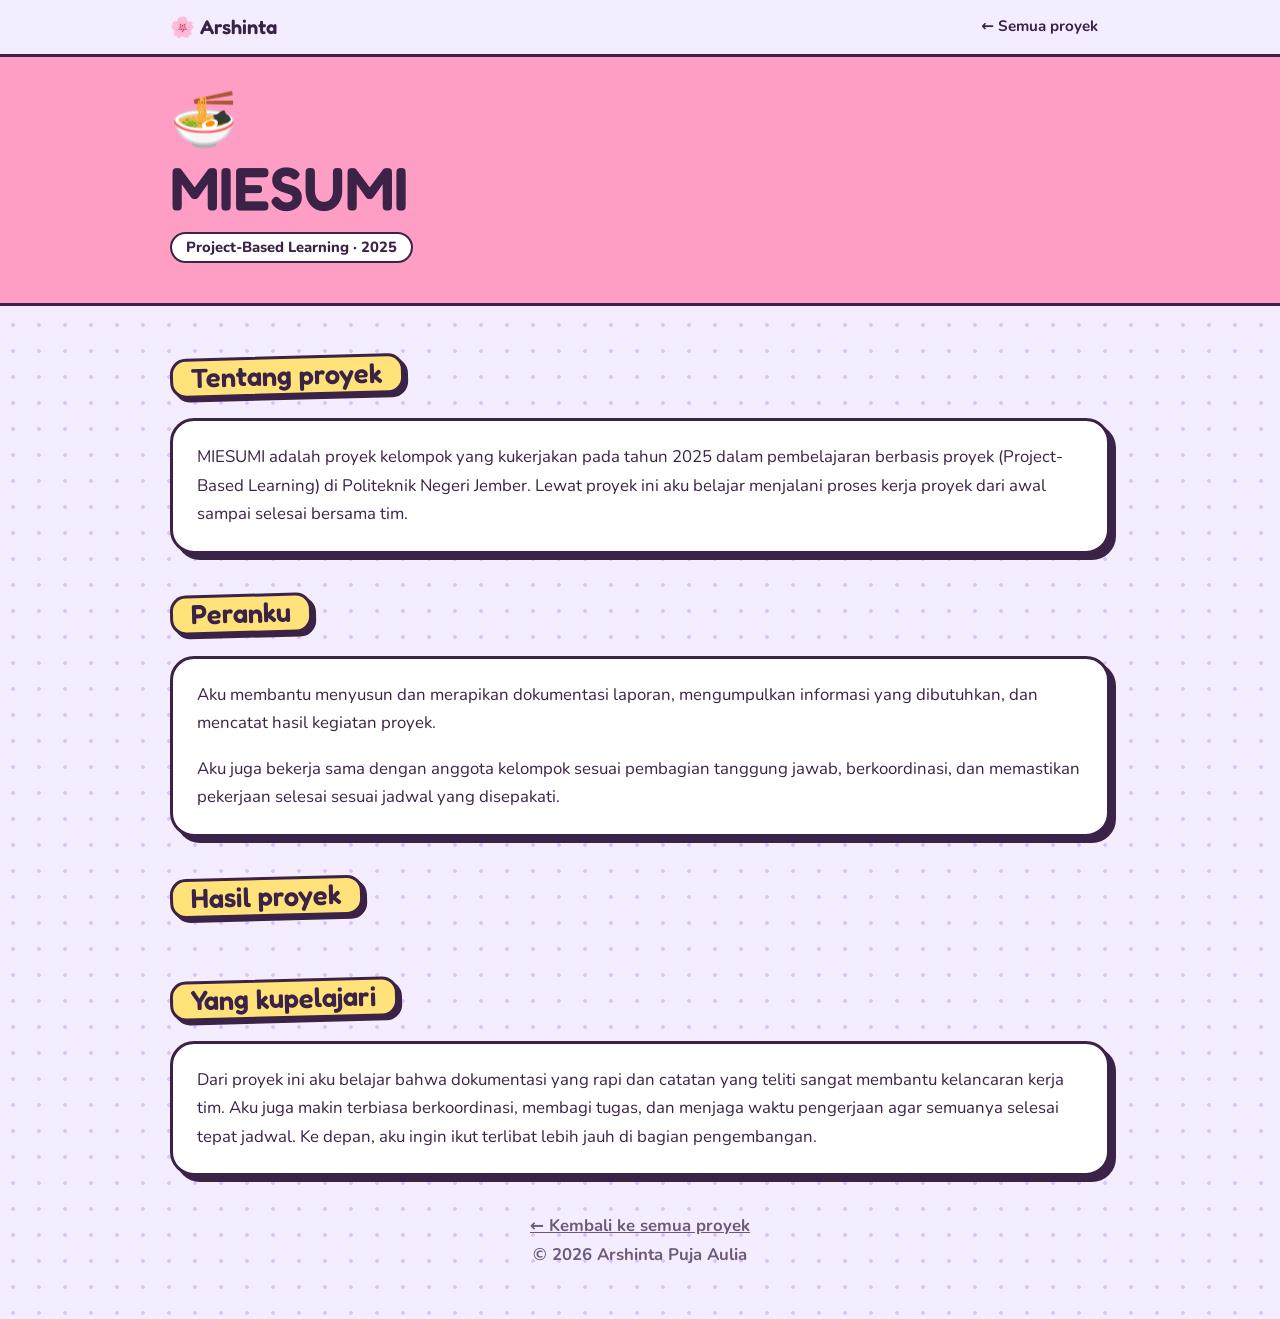
==== proyek-miesumi.html @ 5eb8c229 "Add files via upload" ====
<!DOCTYPE html>
<html lang="id">
<head>
<meta charset="utf-8">
<meta name="viewport" content="width=device-width, initial-scale=1">
<title>MIESUMI | Arshinta Puja Aulia</title>
<link rel="stylesheet" href="https://fonts.googleapis.com/css2?family=Fredoka:wght@500;600&family=Nunito:wght@400;700;800&display=swap">
<link rel="stylesheet" href="style.css">
<script>function f(i){if(!i.dataset.t){i.dataset.t=1;i.src=i.src.replace('.png','.jpg')}else{i.parentNode.remove()}}</script>
</head>
<body class="page">
<header class="nav"><div class="wrap"><a class="logo" href="index.html">Arshinta</a><a class="l" href="index.html#projects">← Semua proyek</a></div></header>
<div class="phead" style="--c:var(--pink)"><div class="wrap"><div class="em">🍜</div><h1>MIESUMI</h1><span class="badge">Project-Based Learning · 2025</span></div></div>
<main class="wrap">
  <section><h2>Tentang proyek</h2><div class="box"><p style="margin:0">MIESUMI adalah proyek kelompok yang kukerjakan pada tahun 2025 dalam pembelajaran berbasis proyek (Project-Based Learning) di Politeknik Negeri Jember. Lewat proyek ini aku belajar menjalani proses kerja proyek dari awal sampai selesai bersama tim.</p></div></section>
  <section><h2>Peranku</h2><div class="box"><p style="margin-top:0">Aku membantu menyusun dan merapikan dokumentasi laporan, mengumpulkan informasi yang dibutuhkan, dan mencatat hasil kegiatan proyek.</p><p style="margin-bottom:0">Aku juga bekerja sama dengan anggota kelompok sesuai pembagian tanggung jawab, berkoordinasi, dan memastikan pekerjaan selesai sesuai jadwal yang disepakati.</p></div></section>
  <section><h2>Hasil proyek</h2><div class="shots"><figure class="shot wide"><img src="assets/miesumi-1.png" alt="Tampilan utama MIESUMI" onerror="f(this)"><figcaption>Tampilan utama</figcaption></figure><figure class="shot "><img src="assets/miesumi-2.png" alt="Dokumentasi kegiatan MIESUMI" onerror="f(this)"><figcaption>Dokumentasi kegiatan</figcaption></figure><figure class="shot "><img src="assets/miesumi-3.png" alt="Hasil akhir MIESUMI" onerror="f(this)"><figcaption>Hasil akhir</figcaption></figure></div></section>
  <section><h2>Yang kupelajari</h2><div class="box"><p style="margin:0">Dari proyek ini aku belajar bahwa dokumentasi yang rapi dan catatan yang teliti sangat membantu kelancaran kerja tim. Aku juga makin terbiasa berkoordinasi, membagi tugas, dan menjaga waktu pengerjaan agar semuanya selesai tepat jadwal. Ke depan, aku ingin ikut terlibat lebih jauh di bagian pengembangan.</p></div></section>
</main>
<footer><a href="index.html#projects">← Kembali ke semua proyek</a><br>© 2026 Arshinta Puja Aulia</footer>
</body>
</html>
---- style.css ----
:root{--bg:#f4edff;--ink:#3b2347;--muted:#6d5a78;--pink:#ff9ec4;--butter:#ffe27a;--mint:#a4ecd3;--sky:#a9d4ff;--lilac:#d9c6ff;--white:#fff}
*{box-sizing:border-box}
html{scroll-behavior:smooth}
body{margin:0;color:var(--ink);font:400 1.05rem/1.7 "Nunito",system-ui,sans-serif;background-color:var(--bg);background-image:radial-gradient(var(--lilac) 1.6px,transparent 1.6px);background-size:26px 26px;overflow-x:hidden}
h1,h2,h3{font-family:"Fredoka","Nunito",system-ui,sans-serif;font-weight:600;margin:0;line-height:1.1}
a{color:inherit}
a:focus-visible,summary:focus-visible{outline:3px solid var(--ink);outline-offset:3px;border-radius:8px}
.wrap{max-width:980px;margin:0 auto;padding:0 20px}
header.nav{position:sticky;top:0;z-index:10;background:rgba(244,237,255,.92);backdrop-filter:blur(6px);border-bottom:3px solid var(--ink)}
header.nav .wrap{display:flex;gap:6px 18px;flex-wrap:wrap;align-items:center;padding-top:10px;padding-bottom:10px}
.logo{font-family:"Fredoka",sans-serif;font-weight:600;font-size:1.25rem;text-decoration:none;margin-right:auto}
.logo::before{content:"🌸 "}
header.nav a.l{text-decoration:none;font-weight:700;font-size:.95rem;padding:3px 12px;border-radius:999px}
header.nav a.l:hover{background:var(--butter)}
.hero{display:grid;gap:30px;padding:48px 0 30px;align-items:center}
@media(min-width:820px){.hero{grid-template-columns:1.1fr .9fr}}
.hello{display:inline-block;background:var(--butter);border:3px solid var(--ink);border-radius:999px;padding:2px 16px;font-family:"Fredoka",sans-serif;transform:rotate(-3deg);box-shadow:3px 3px 0 var(--ink)}
.hero h1{font-size:clamp(2.6rem,9vw,4.6rem);margin:18px 0 14px}
.hero h1 em{font-style:normal;background:var(--pink);border:3px solid var(--ink);border-radius:18px;padding:0 .18em;display:inline-block;transform:rotate(-2deg);box-shadow:4px 4px 0 var(--ink)}
.hero p{max-width:46ch;color:var(--muted);font-size:1.12rem}
.btns{display:flex;gap:12px;flex-wrap:wrap;margin-top:22px}
.btn{display:inline-block;text-decoration:none;font-family:"Fredoka",sans-serif;font-size:1.05rem;padding:10px 24px;border:3px solid var(--ink);border-radius:999px;box-shadow:4px 4px 0 var(--ink);transition:transform .15s,box-shadow .15s}
.btn:hover{transform:translate(2px,2px);box-shadow:2px 2px 0 var(--ink)}
.btn.p{background:var(--mint)}.btn.s{background:var(--white)}
.pic{position:relative;max-width:360px;margin:0 auto;padding:18px}
.pic .frame{aspect-ratio:1;border:4px solid var(--ink);border-radius:46% 54% 50% 50%/55% 45% 55% 45%;overflow:hidden;background:var(--pink);box-shadow:8px 8px 0 var(--ink)}
.pic img{width:100%;height:100%;object-fit:cover;object-position:50% 20%;display:block}
.st{position:absolute;border:3px solid var(--ink);border-radius:14px;padding:2px 12px;font-family:"Fredoka",sans-serif;font-size:.95rem;box-shadow:3px 3px 0 var(--ink);animation:bob 3.4s ease-in-out infinite}
.st.a{background:var(--butter);top:2px;left:-6px;transform:rotate(-8deg)}
.st.b{background:var(--mint);bottom:44px;right:-10px;transform:rotate(6deg);animation-delay:.8s}
.st.c{background:var(--sky);bottom:-2px;left:10px;transform:rotate(-3deg);animation-delay:1.6s}
@keyframes bob{50%{translate:0 -7px}}
@media(prefers-reduced-motion:reduce){.st{animation:none}html{scroll-behavior:auto}.btn{transition:none}}
section{padding:58px 0 0}
h2{font-size:clamp(1.9rem,5vw,2.6rem);margin-bottom:22px;display:inline-block;background:var(--butter);border:3px solid var(--ink);border-radius:16px;padding:2px 18px;box-shadow:4px 4px 0 var(--ink);transform:rotate(-1.5deg)}
.box{background:var(--white);border:3px solid var(--ink);border-radius:24px;padding:22px 24px;box-shadow:6px 6px 0 var(--ink)}
.two{display:grid;gap:22px}
@media(min-width:760px){.two{grid-template-columns:1.3fr 1fr}}
.box h3{font-size:1.3rem;margin-bottom:10px}
.chips{display:flex;flex-wrap:wrap;gap:8px;list-style:none;margin:0;padding:0}
.chips li{border:2.5px solid var(--ink);border-radius:999px;padding:1px 14px;font-weight:700;font-size:.95rem}
.chips li:nth-child(4n+1){background:var(--pink)}.chips li:nth-child(4n+2){background:var(--butter)}.chips li:nth-child(4n+3){background:var(--mint)}.chips li:nth-child(4n){background:var(--sky)}
.timeline{display:grid;gap:18px}
.item{background:var(--white);border:3px solid var(--ink);border-radius:20px;padding:16px 20px;box-shadow:5px 5px 0 var(--ink)}
.item small{font-weight:800;color:var(--muted)}
.item h3{font-size:1.3rem;margin:2px 0 4px}
.item p{margin:6px 0 0}
.grid{display:grid;gap:26px}
@media(min-width:700px){.grid{grid-template-columns:1fr 1fr}}
.card{display:block;text-decoration:none;background:var(--c,var(--pink));border:3px solid var(--ink);border-radius:26px;padding:22px;box-shadow:6px 6px 0 var(--ink);transition:transform .18s,box-shadow .18s}
.card:nth-child(odd){transform:rotate(-1deg)}.card:nth-child(even){transform:rotate(1deg)}
.card:hover{transform:translate(-3px,-5px) rotate(0);box-shadow:10px 11px 0 var(--ink)}
.card .em{font-size:2.6rem;line-height:1}
.card h3{font-size:1.6rem;margin:10px 0 4px}
.card p{margin:4px 0 14px}
.card .go{display:inline-block;background:var(--white);border:2.5px solid var(--ink);border-radius:999px;padding:1px 16px;font-weight:800}
.soon{display:inline-block;background:var(--ink);color:var(--butter);border-radius:8px;padding:0 10px;font-size:.85rem;font-weight:800;vertical-align:middle}
.contact{background:var(--pink);border:3px solid var(--ink);border-radius:30px;padding:34px 28px;box-shadow:7px 7px 0 var(--ink);text-align:center}
.contact h2{background:var(--white);margin-bottom:12px}
.contact p{margin:8px 0}
.contact a.btn{margin:6px 4px;background:var(--white)}
footer{padding:36px 0 50px;text-align:center;color:var(--muted);font-weight:700}
/* halaman proyek */
.phead{background:var(--c,var(--pink));border-bottom:3px solid var(--ink);padding:36px 0 40px;margin-bottom:10px}
.phead .em{font-size:3.4rem;line-height:1}
.phead h1{font-size:clamp(2.2rem,8vw,3.8rem);margin:8px 0 10px}
.badge{display:inline-block;background:var(--white);border:2.5px solid var(--ink);border-radius:999px;padding:1px 14px;font-weight:800;font-size:.92rem;margin-right:6px}
.shots{display:grid;gap:18px}
@media(min-width:700px){.shots{grid-template-columns:1fr 1fr}.shots .wide{grid-column:1/-1}}
.shot{margin:0;background:var(--white);border:3px solid var(--ink);border-radius:20px;overflow:hidden;box-shadow:5px 5px 0 var(--ink)}
.shot img{display:block;width:100%;height:auto}
.shot figcaption{padding:8px 14px;font-weight:700;border-top:3px solid var(--ink)}
.shot.empty img{display:none}
.shot.empty::before{content:"📷 Taruh screenshot di sini";display:grid;place-items:center;min-height:170px;background:repeating-linear-gradient(45deg,var(--bg),var(--bg) 12px,#fff 12px,#fff 24px);font-weight:800;color:var(--muted)}
.page section{padding-top:40px}
.page h2{font-size:1.7rem}

.btn.mini{font-size:.9rem;padding:3px 18px;margin-top:10px;box-shadow:3px 3px 0 var(--ink)}
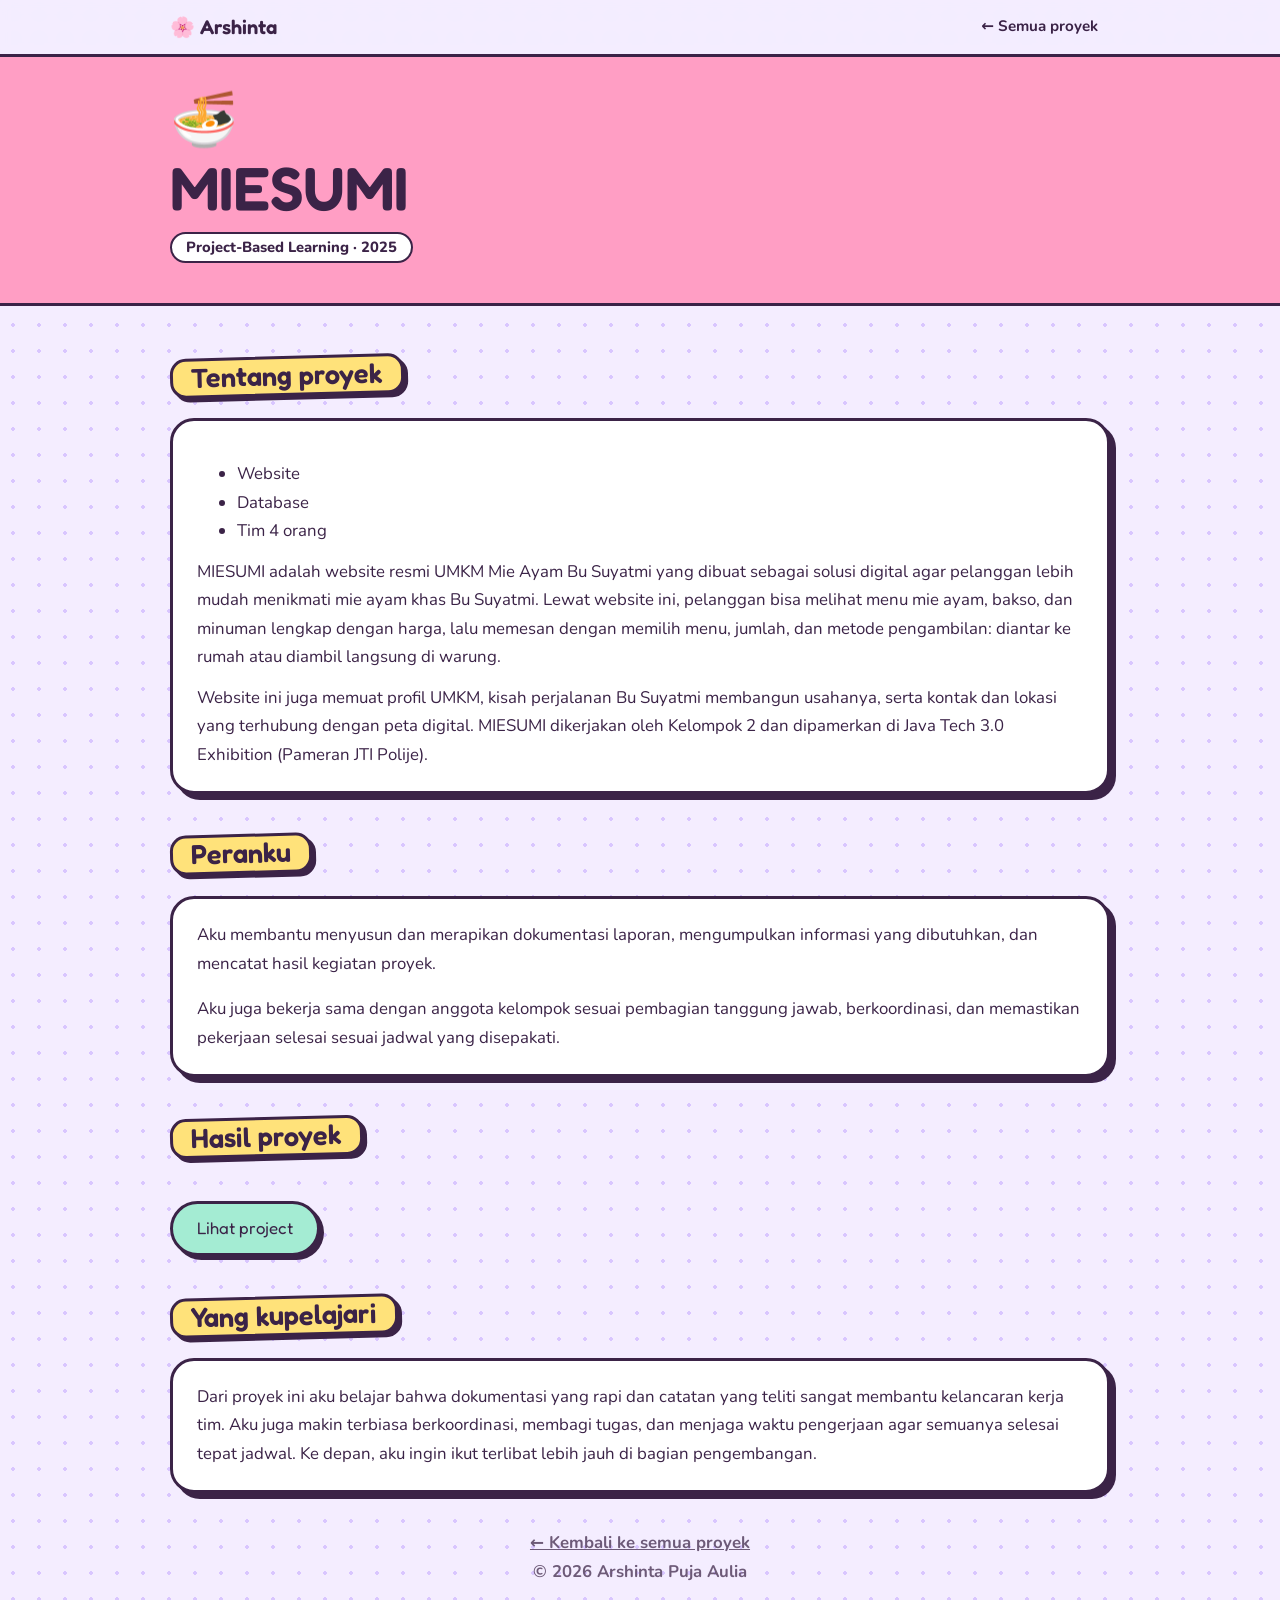
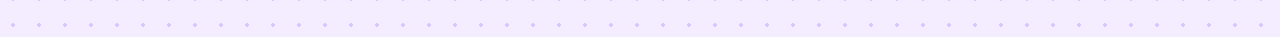
==== commit 8336a815: "Add files via upload" ====
--- a/proyek-miesumi.html
+++ b/proyek-miesumi.html
@@ -12,9 +12,9 @@
 <header class="nav"><div class="wrap"><a class="logo" href="index.html">Arshinta</a><a class="l" href="index.html#projects">← Semua proyek</a></div></header>
 <div class="phead" style="--c:var(--pink)"><div class="wrap"><div class="em">🍜</div><h1>MIESUMI</h1><span class="badge">Project-Based Learning · 2025</span></div></div>
 <main class="wrap">
-  <section><h2>Tentang proyek</h2><div class="box"><p style="margin:0">MIESUMI adalah proyek kelompok yang kukerjakan pada tahun 2025 dalam pembelajaran berbasis proyek (Project-Based Learning) di Politeknik Negeri Jember. Lewat proyek ini aku belajar menjalani proses kerja proyek dari awal sampai selesai bersama tim.</p></div></section>
+  <section><h2>Tentang proyek</h2><div class="box"><ul class="tags" style="margin-bottom:12px"><li>Website</li><li>Database</li><li>Tim 4 orang</li></ul><p style="margin:0 0 12px">MIESUMI adalah website resmi UMKM Mie Ayam Bu Suyatmi yang dibuat sebagai solusi digital agar pelanggan lebih mudah menikmati mie ayam khas Bu Suyatmi. Lewat website ini, pelanggan bisa melihat menu mie ayam, bakso, dan minuman lengkap dengan harga, lalu memesan dengan memilih menu, jumlah, dan metode pengambilan: diantar ke rumah atau diambil langsung di warung.</p><p style="margin:0">Website ini juga memuat profil UMKM, kisah perjalanan Bu Suyatmi membangun usahanya, serta kontak dan lokasi yang terhubung dengan peta digital. MIESUMI dikerjakan oleh Kelompok 2 dan dipamerkan di Java Tech 3.0 Exhibition (Pameran JTI Polije).</p></div></section>
   <section><h2>Peranku</h2><div class="box"><p style="margin-top:0">Aku membantu menyusun dan merapikan dokumentasi laporan, mengumpulkan informasi yang dibutuhkan, dan mencatat hasil kegiatan proyek.</p><p style="margin-bottom:0">Aku juga bekerja sama dengan anggota kelompok sesuai pembagian tanggung jawab, berkoordinasi, dan memastikan pekerjaan selesai sesuai jadwal yang disepakati.</p></div></section>
-  <section><h2>Hasil proyek</h2><div class="shots"><figure class="shot wide"><img src="assets/miesumi-1.png" alt="Tampilan utama MIESUMI" onerror="f(this)"><figcaption>Tampilan utama</figcaption></figure><figure class="shot "><img src="assets/miesumi-2.png" alt="Dokumentasi kegiatan MIESUMI" onerror="f(this)"><figcaption>Dokumentasi kegiatan</figcaption></figure><figure class="shot "><img src="assets/miesumi-3.png" alt="Hasil akhir MIESUMI" onerror="f(this)"><figcaption>Hasil akhir</figcaption></figure></div></section>
+  <section><h2>Hasil proyek</h2><div class="shots"><figure class="shot wide"><img src="assets/miesumi-1.png" alt="Tampilan utama MIESUMI" onerror="f(this)"><figcaption>Tampilan utama</figcaption></figure><figure class="shot "><img src="assets/miesumi-2.png" alt="Dokumentasi kegiatan MIESUMI" onerror="f(this)"><figcaption>Dokumentasi kegiatan</figcaption></figure><figure class="shot "><img src="assets/miesumi-3.png" alt="Hasil akhir MIESUMI" onerror="f(this)"><figcaption>Hasil akhir</figcaption></figure></div><div class="btns"><a class="btn p" href="https://pameran-jti.polije.ac.id/product/539/miesumi-pemesanan-mie-ayam-bu-suyatmi" target="_blank" rel="noopener">Lihat project</a></div></section>
   <section><h2>Yang kupelajari</h2><div class="box"><p style="margin:0">Dari proyek ini aku belajar bahwa dokumentasi yang rapi dan catatan yang teliti sangat membantu kelancaran kerja tim. Aku juga makin terbiasa berkoordinasi, membagi tugas, dan menjaga waktu pengerjaan agar semuanya selesai tepat jadwal. Ke depan, aku ingin ikut terlibat lebih jauh di bagian pengembangan.</p></div></section>
 </main>
 <footer><a href="index.html#projects">← Kembali ke semua proyek</a><br>© 2026 Arshinta Puja Aulia</footer>
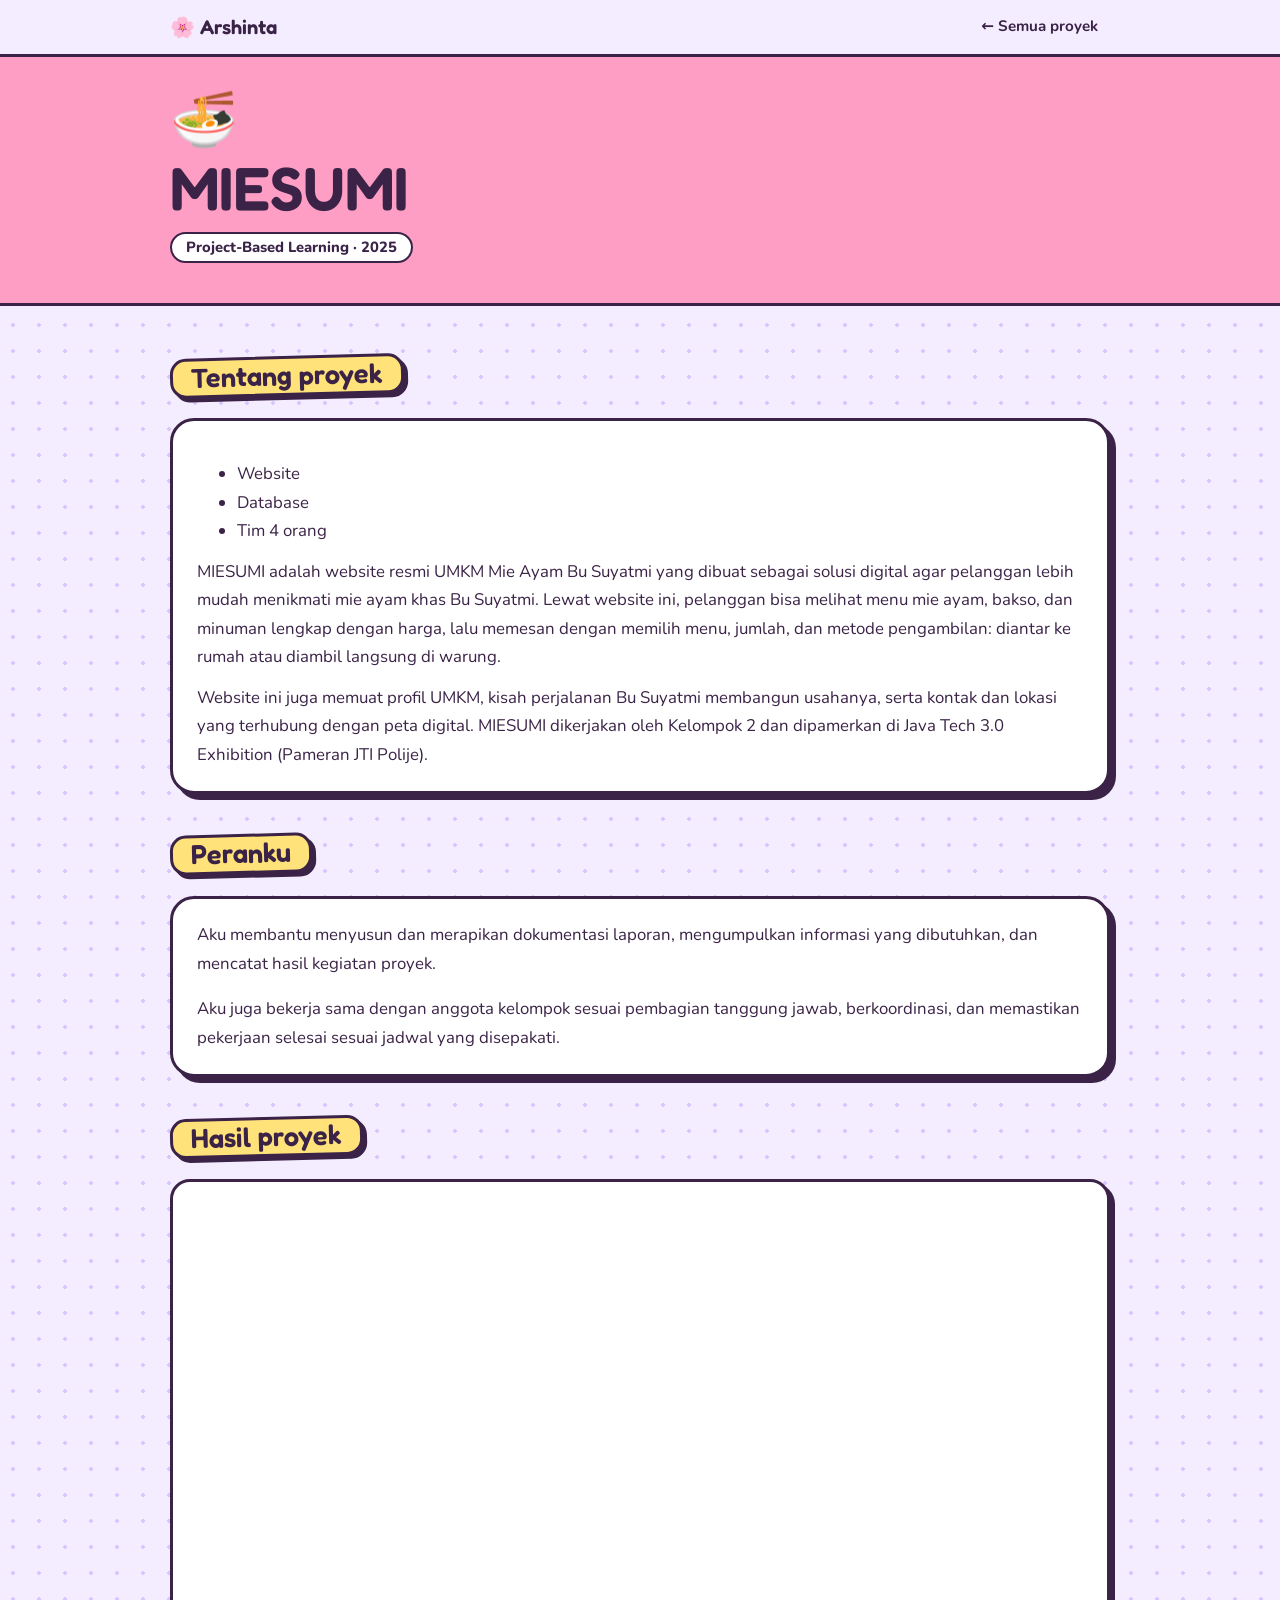
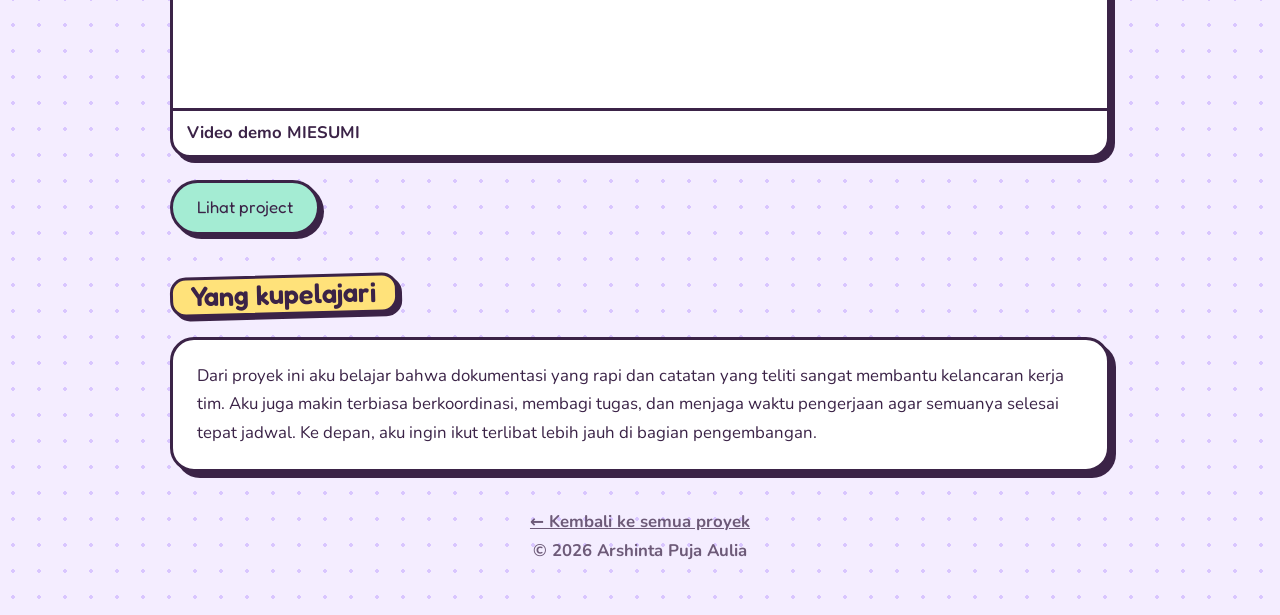
==== commit 97c448a4: "Add files via upload" ====
--- a/proyek-miesumi.html
+++ b/proyek-miesumi.html
@@ -14,7 +14,7 @@
 <main class="wrap">
   <section><h2>Tentang proyek</h2><div class="box"><ul class="tags" style="margin-bottom:12px"><li>Website</li><li>Database</li><li>Tim 4 orang</li></ul><p style="margin:0 0 12px">MIESUMI adalah website resmi UMKM Mie Ayam Bu Suyatmi yang dibuat sebagai solusi digital agar pelanggan lebih mudah menikmati mie ayam khas Bu Suyatmi. Lewat website ini, pelanggan bisa melihat menu mie ayam, bakso, dan minuman lengkap dengan harga, lalu memesan dengan memilih menu, jumlah, dan metode pengambilan: diantar ke rumah atau diambil langsung di warung.</p><p style="margin:0">Website ini juga memuat profil UMKM, kisah perjalanan Bu Suyatmi membangun usahanya, serta kontak dan lokasi yang terhubung dengan peta digital. MIESUMI dikerjakan oleh Kelompok 2 dan dipamerkan di Java Tech 3.0 Exhibition (Pameran JTI Polije).</p></div></section>
   <section><h2>Peranku</h2><div class="box"><p style="margin-top:0">Aku membantu menyusun dan merapikan dokumentasi laporan, mengumpulkan informasi yang dibutuhkan, dan mencatat hasil kegiatan proyek.</p><p style="margin-bottom:0">Aku juga bekerja sama dengan anggota kelompok sesuai pembagian tanggung jawab, berkoordinasi, dan memastikan pekerjaan selesai sesuai jadwal yang disepakati.</p></div></section>
-  <section><h2>Hasil proyek</h2><div class="shots"><figure class="shot wide"><img src="assets/miesumi-1.png" alt="Tampilan utama MIESUMI" onerror="f(this)"><figcaption>Tampilan utama</figcaption></figure><figure class="shot "><img src="assets/miesumi-2.png" alt="Dokumentasi kegiatan MIESUMI" onerror="f(this)"><figcaption>Dokumentasi kegiatan</figcaption></figure><figure class="shot "><img src="assets/miesumi-3.png" alt="Hasil akhir MIESUMI" onerror="f(this)"><figcaption>Hasil akhir</figcaption></figure></div><div class="btns"><a class="btn p" href="https://pameran-jti.polije.ac.id/product/539/miesumi-pemesanan-mie-ayam-bu-suyatmi" target="_blank" rel="noopener">Lihat project</a></div></section>
+  <section><h2>Hasil proyek</h2><div class="shots"><figure class="shot wide vid"><iframe src="https://www.youtube.com/embed/90pPxUgqrgk" title="Video demo MIESUMI" loading="lazy" allowfullscreen></iframe><figcaption>Video demo MIESUMI</figcaption></figure><figure class="shot"><img src="https://pameran-jti.polije.ac.id/public/uploads/posters/17/poster_6935a2db47fbe.jpg" alt="Poster proyek MIESUMI" loading="lazy" onerror="this.parentNode.remove()"><figcaption>Poster proyek</figcaption></figure><figure class="shot"><img src="https://pameran-jti.polije.ac.id/public/uploads/screenshots/17/screenshot_6935a2db5dbf6.jpg" alt="Tampilan website MIESUMI" loading="lazy" onerror="this.parentNode.remove()"><figcaption>Tampilan website</figcaption></figure><figure class="shot"><img src="https://pameran-jti.polije.ac.id/public/uploads/screenshots/17/screenshot_6935a2db7fc9b.jpg" alt="Tampilan website MIESUMI" loading="lazy" onerror="this.parentNode.remove()"><figcaption>Tampilan website</figcaption></figure><figure class="shot"><img src="https://pameran-jti.polije.ac.id/public/uploads/screenshots/17/screenshot_6935a2dba080c.jpg" alt="Tampilan website MIESUMI" loading="lazy" onerror="this.parentNode.remove()"><figcaption>Tampilan website</figcaption></figure></div><div class="btns"><a class="btn p" href="https://pameran-jti.polije.ac.id/product/539/miesumi-pemesanan-mie-ayam-bu-suyatmi" target="_blank" rel="noopener">Lihat project</a></div></section>
   <section><h2>Yang kupelajari</h2><div class="box"><p style="margin:0">Dari proyek ini aku belajar bahwa dokumentasi yang rapi dan catatan yang teliti sangat membantu kelancaran kerja tim. Aku juga makin terbiasa berkoordinasi, membagi tugas, dan menjaga waktu pengerjaan agar semuanya selesai tepat jadwal. Ke depan, aku ingin ikut terlibat lebih jauh di bagian pengembangan.</p></div></section>
 </main>
 <footer><a href="index.html#projects">← Kembali ke semua proyek</a><br>© 2026 Arshinta Puja Aulia</footer>
--- a/style.css
+++ b/style.css
@@ -76,3 +76,12 @@
 .page h2{font-size:1.7rem}
 
 .btn.mini{font-size:.9rem;padding:3px 18px;margin-top:10px;box-shadow:3px 3px 0 var(--ink)}
+
+.vid iframe{display:block;width:100%;aspect-ratio:16/9;border:0}
+.feat{display:grid;gap:16px;margin-bottom:22px}
+@media(min-width:700px){.feat{grid-template-columns:1fr 1fr}}
+.feat .box{padding:16px 18px;box-shadow:4px 4px 0 var(--ink)}
+.feat h3{font-size:1.15rem;margin-bottom:6px}
+.feat p{margin:0;color:var(--muted)}
+.logo-box{display:flex;justify-content:center;margin-bottom:22px}
+.logo-box img{max-width:220px;width:60%;height:auto}
